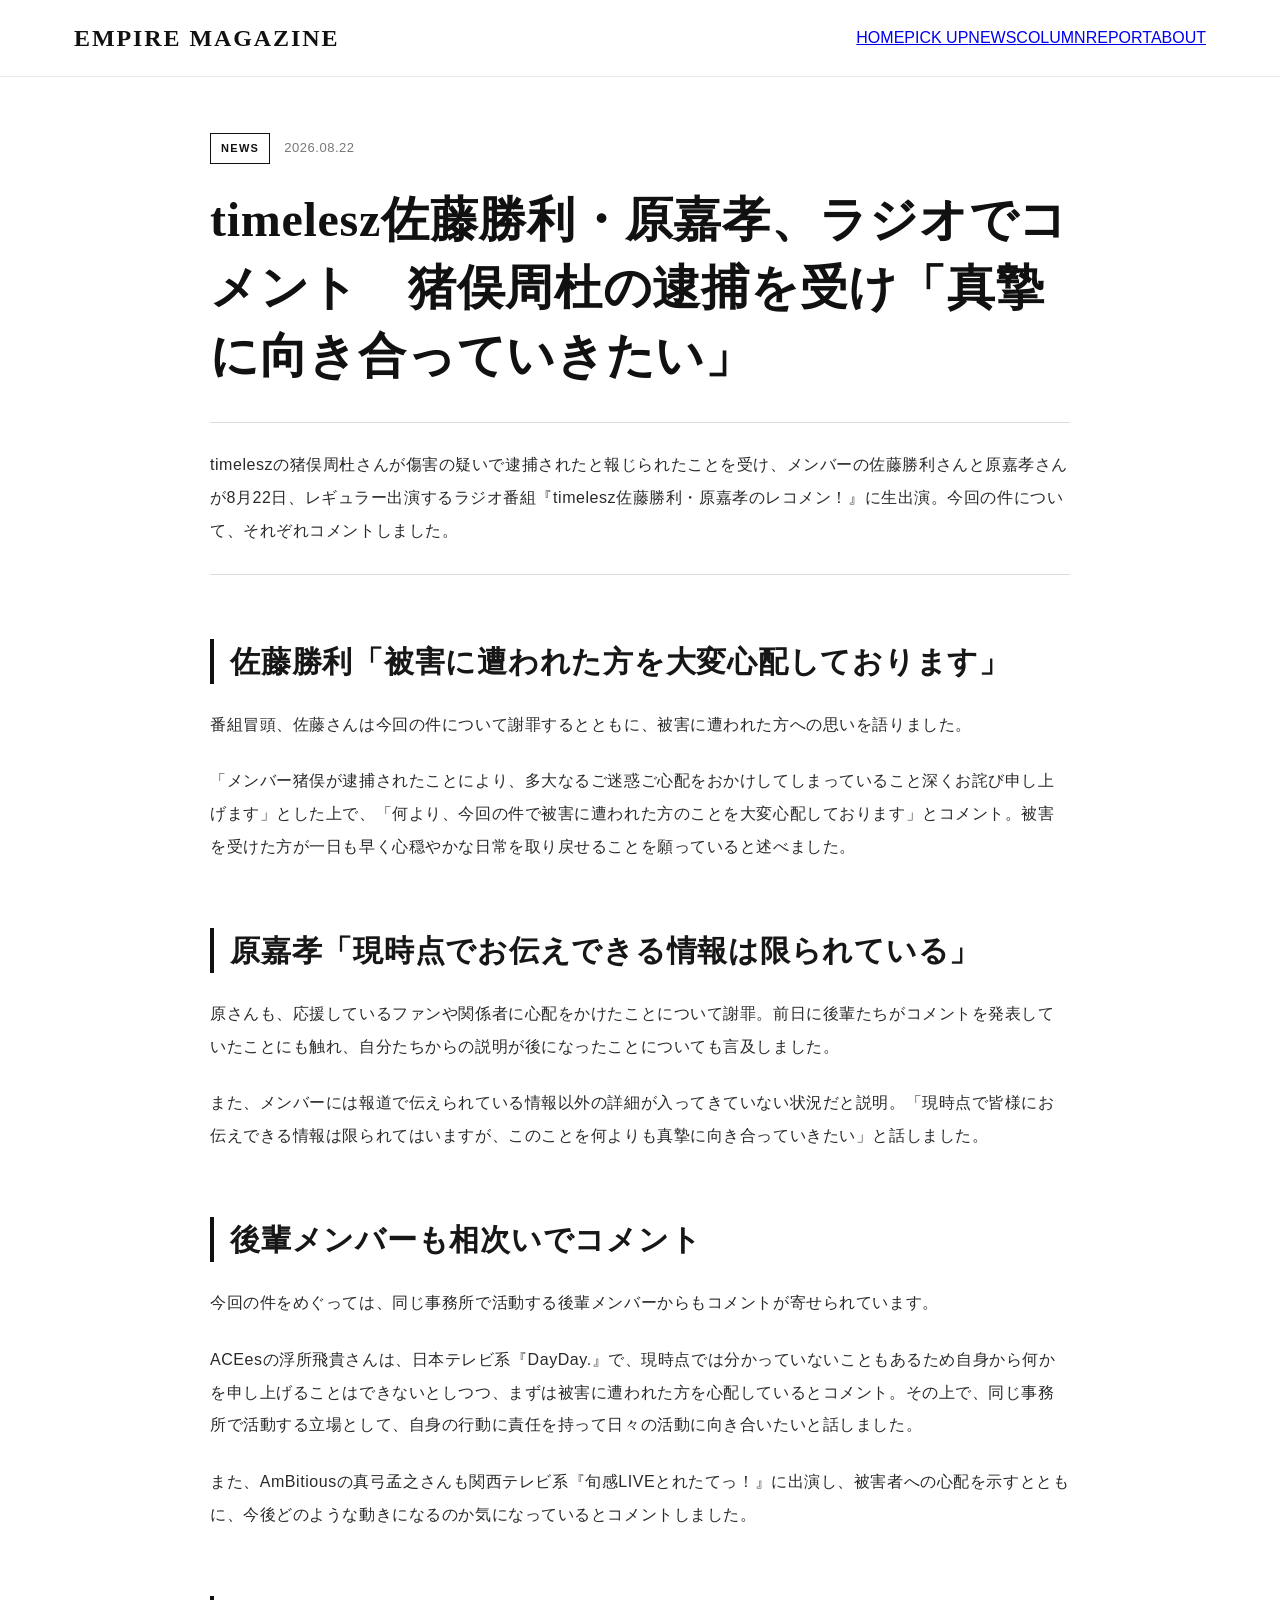
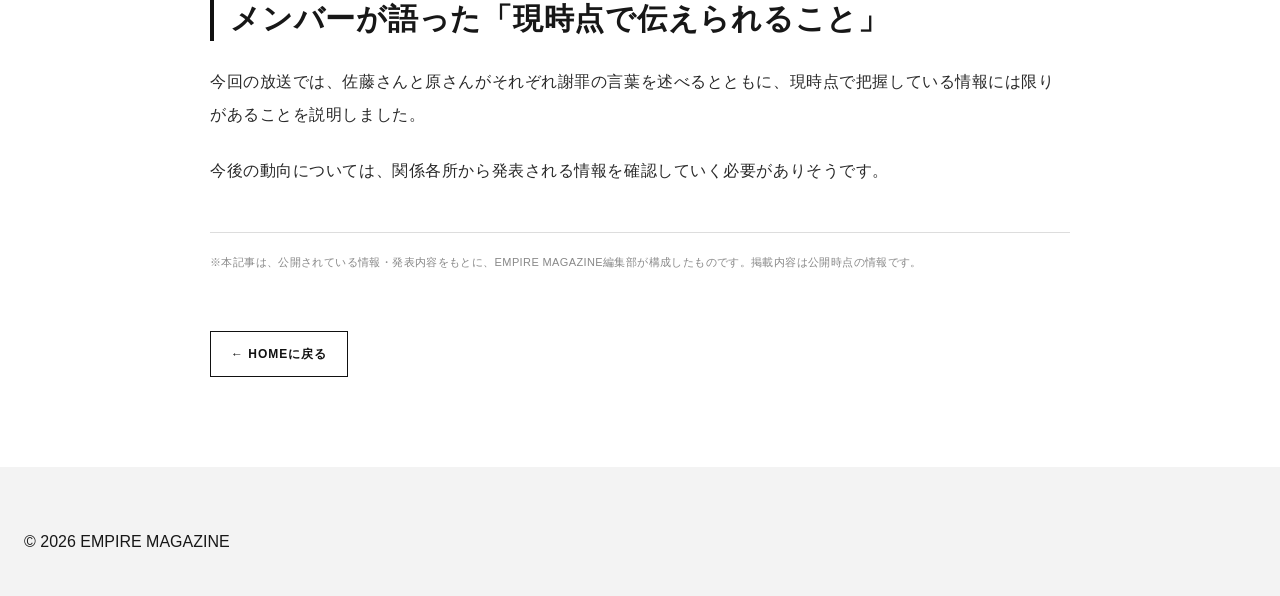
==== articles/2026-08-22-timelesz-radio-comment.html @ 26cd696c "Add files via upload" ====
<!DOCTYPE html>
<html lang="ja">
<head>
<meta charset="UTF-8">
<meta name="viewport" content="width=device-width, initial-scale=1.0">
<meta name="description" content="timelesz佐藤勝利・原嘉孝、ラジオでコメント　猪俣周杜の逮捕を受け「真摯に向き合っていきたい」">
<title>timelesz佐藤勝利・原嘉孝、ラジオでコメント　猪俣周杜の逮捕を受け「真摯に向き合っていきたい」 | EMPIRE MAGAZINE</title>
<link rel="stylesheet" href="../css/style.css">
<link rel="stylesheet" href="../css/article.css">
</head>
<body>
<header class="site-header"><div class="container header-inner">
<a href="../index.html" class="logo">EMPIRE MAGAZINE</a>
<nav class="main-nav"><a href="../index.html">HOME</a><a href="../index.html#pickup">PICK UP</a><a href="../index.html#news">NEWS</a><a href="../index.html#column">COLUMN</a><a href="../index.html#report">REPORT</a><a href="../index.html#about">ABOUT</a></nav>
</div></header>
<main><article class="article-page"><div class="container article-container">
<div class="article-meta"><span class="article-category">NEWS</span><time>2026.08.22</time></div>
<h1>timelesz佐藤勝利・原嘉孝、ラジオでコメント　猪俣周杜の逮捕を受け「真摯に向き合っていきたい」</h1>
<p class="article-lead">timeleszの猪俣周杜さんが傷害の疑いで逮捕されたと報じられたことを受け、メンバーの佐藤勝利さんと原嘉孝さんが8月22日、レギュラー出演するラジオ番組『timelesz佐藤勝利・原嘉孝のレコメン！』に生出演。今回の件について、それぞれコメントしました。</p>
<h2>佐藤勝利「被害に遭われた方を大変心配しております」</h2>
<p>番組冒頭、佐藤さんは今回の件について謝罪するとともに、被害に遭われた方への思いを語りました。</p>
<p>「メンバー猪俣が逮捕されたことにより、多大なるご迷惑ご心配をおかけしてしまっていること深くお詫び申し上げます」とした上で、「何より、今回の件で被害に遭われた方のことを大変心配しております」とコメント。被害を受けた方が一日も早く心穏やかな日常を取り戻せることを願っていると述べました。</p>
<h2>原嘉孝「現時点でお伝えできる情報は限られている」</h2>
<p>原さんも、応援しているファンや関係者に心配をかけたことについて謝罪。前日に後輩たちがコメントを発表していたことにも触れ、自分たちからの説明が後になったことについても言及しました。</p>
<p>また、メンバーには報道で伝えられている情報以外の詳細が入ってきていない状況だと説明。「現時点で皆様にお伝えできる情報は限られてはいますが、このことを何よりも真摯に向き合っていきたい」と話しました。</p>
<h2>後輩メンバーも相次いでコメント</h2>
<p>今回の件をめぐっては、同じ事務所で活動する後輩メンバーからもコメントが寄せられています。</p>
<p>ACEesの浮所飛貴さんは、日本テレビ系『DayDay.』で、現時点では分かっていないこともあるため自身から何かを申し上げることはできないとしつつ、まずは被害に遭われた方を心配しているとコメント。その上で、同じ事務所で活動する立場として、自身の行動に責任を持って日々の活動に向き合いたいと話しました。</p>
<p>また、AmBitiousの真弓孟之さんも関西テレビ系『旬感LIVEとれたてっ！』に出演し、被害者への心配を示すとともに、今後どのような動きになるのか気になっているとコメントしました。</p>
<h2>メンバーが語った「現時点で伝えられること」</h2>
<p>今回の放送では、佐藤さんと原さんがそれぞれ謝罪の言葉を述べるとともに、現時点で把握している情報には限りがあることを説明しました。</p>
<p>今後の動向については、関係各所から発表される情報を確認していく必要がありそうです。</p>
<p class="article-source">※本記事は、公開されている情報・発表内容をもとに、EMPIRE MAGAZINE編集部が構成したものです。掲載内容は公開時点の情報です。</p>
<a href="../index.html" class="back-link">← HOMEに戻る</a>
</div></article></main>
<footer class="site-footer"><div class="container"><p>© 2026 EMPIRE MAGAZINE</p></div></footer>
</body></html>
---- css/style.css ----
*{box-sizing:border-box}html{scroll-behavior:smooth}body{margin:0;color:#171717;background:#fff;font-family:-apple-system,BlinkMacSystemFont,"Hiragino Kaku Gothic ProN","Yu Gothic",Meiryo,sans-serif;line-height:1.7}.site-header{position:sticky;top:0;z-index:20;background:rgba(255,255,255,.96);border-bottom:1px solid #e8e8e8}.header-inner{max-width:1180px;height:76px;margin:auto;padding:0 24px;display:flex;align-items:center;justify-content:space-between}.logo{color:#111;text-decoration:none;font-family:Georgia,serif;font-size:24px;letter-spacing:.08em;font-weight:700}.logo span{display:block;font:600 8px/1.2 Arial,sans-serif;letter-spacing:.34em;text-align:center;margin-top:2px}.desktop-nav{display:flex;gap:28px}.desktop-nav a,.footer-links a{font-size:11px;letter-spacing:.16em;color:#222;text-decoration:none}.menu-button{display:none;border:0;background:none;font-size:24px}.mobile-nav{display:none;padding:10px 24px 20px;border-top:1px solid #eee}.mobile-nav a{display:block;padding:9px 0;color:#111;text-decoration:none}.hero{background:#f4f1ed}.hero-main{max-width:1180px;margin:auto;min-height:570px;padding:56px 24px;display:grid;grid-template-columns:1.35fr .65fr;gap:48px;align-items:center}.hero-image{min-height:450px}.placeholder{background:linear-gradient(135deg,#ddd,#f0f0f0);display:grid;place-items:center;color:#888;font-size:11px;letter-spacing:.25em}.hero-copy{max-width:430px}.eyebrow{font-size:10px;letter-spacing:.25em;font-weight:700;margin:0 0 12px}.hero h1{font-family:Georgia,"Yu Mincho",serif;font-size:clamp(42px,5vw,70px);line-height:1.15;font-weight:500;margin:0 0 24px}.hero-copy>p:not(.eyebrow){color:#666}.read-more{display:inline-block;margin-top:16px;color:#111;text-decoration:none;font-size:11px;font-weight:700;letter-spacing:.14em;border-bottom:1px solid #111;padding-bottom:5px}.section{max-width:1180px;margin:auto;padding:95px 24px}.section.alt{max-width:none;background:#f8f8f8;padding-left:max(24px,calc((100% - 1132px)/2));padding-right:max(24px,calc((100% - 1132px)/2))}.section-heading{display:flex;justify-content:space-between;align-items:end;margin-bottom:36px}.section-heading h2{font-family:Georgia,"Yu Mincho",serif;font-size:34px;font-weight:500;margin:0}.section-heading>a{font-size:10px;color:#222;text-decoration:none;letter-spacing:.16em}.news-grid{display:grid;grid-template-columns:2fr 1fr;gap:28px}.card{background:#fff}.card.large{grid-row:span 2}.thumb{aspect-ratio:16/10}.large .thumb{aspect-ratio:16/9}.card-body{padding:18px 4px}.meta{font-size:9px;letter-spacing:.12em;color:#888;margin:0 0 8px}.card h3,.report-card h3,.article-list h3{font-family:Georgia,"Yu Mincho",serif;font-weight:500;line-height:1.45;margin:0;font-size:22px}.card:not(.large) h3{font-size:18px}.card p:last-child,.article-list p:last-child{font-size:13px;color:#777;margin-bottom:0}.article-list{display:grid;gap:1px;background:#ddd}.article-list article{background:#f8f8f8;padding:26px 0;display:grid;grid-template-columns:270px 1fr;gap:30px}.list-image{aspect-ratio:16/10}.report-grid{display:grid;grid-template-columns:repeat(3,1fr);gap:28px}.report-image{aspect-ratio:4/3;margin-bottom:16px}.dark{max-width:none;background:#171717;color:#fff;padding-left:max(24px,calc((100% - 1132px)/2));padding-right:max(24px,calc((100% - 1132px)/2))}.dark .section-heading a,.dark .eyebrow{color:#aaa}.feature-interview{display:grid;grid-template-columns:1.1fr .9fr;gap:55px;align-items:center}.interview-image{aspect-ratio:16/10}.feature-interview h3{font-family:Georgia,"Yu Mincho",serif;font-size:36px;line-height:1.35;font-weight:500}.feature-interview p:not(.meta){color:#aaa}.light{color:#fff;border-color:#fff}.about{max-width:1180px;margin:auto;padding:100px 24px;display:grid;grid-template-columns:1.5fr .5fr;gap:80px}.about h2{font-family:Georgia,serif;font-size:42px;font-weight:500;margin:0 0 20px}.about>div:first-child>p:not(.eyebrow){max-width:650px;color:#666}.outline-button{display:inline-block;margin-top:20px;border:1px solid #111;padding:11px 22px;color:#111;text-decoration:none;font-size:11px;letter-spacing:.12em}.about-note{border-left:1px solid #ddd;padding-left:35px;display:flex;flex-direction:column;justify-content:center}.about-note span{font-size:10px;letter-spacing:.2em}.about-note strong{font:normal 90px Georgia,serif;line-height:1}.about-note small{color:#888}footer{background:#f3f3f3;padding:45px 24px 25px}.footer-inner{max-width:1132px;margin:auto;display:flex;justify-content:space-between;align-items:start}.footer-logo{font-size:20px}.footer-inner p{font-size:10px;color:#888}.footer-links{display:flex;gap:25px}.copyright{max-width:1132px;margin:45px auto 0;color:#999;font-size:9px;letter-spacing:.1em}@media(max-width:760px){.header-inner{height:64px}.desktop-nav{display:none}.menu-button{display:block}.mobile-nav.open{display:block}.hero-main{display:flex;flex-direction:column;padding:28px 18px 55px;gap:30px}.hero-image{width:100%;min-height:270px}.hero-copy{width:100%}.hero h1{font-size:42px}.section,.section.alt,.dark{padding:65px 18px}.section-heading h2{font-size:28px}.news-grid{display:block}.card{margin-bottom:25px}.article-list article{grid-template-columns:120px 1fr;gap:16px}.article-list h3{font-size:17px}.article-list p:last-child{display:none}.report-grid{grid-template-columns:1fr;gap:35px}.feature-interview{display:block}.feature-interview h3{font-size:28px}.about{display:block;padding:70px 18px}.about h2{font-size:32px}.about-note{margin-top:55px}.footer-inner{display:block}.footer-links{margin-top:25px;flex-wrap:wrap}}
---- css/article.css ----
/* =========================================================
   EMPIRE MAGAZINE - Article Page
   Add this file after css/style.css in the article HTML:
   <link rel="stylesheet" href="../css/article.css">
   ========================================================= */

.article-page {
  background: #fff;
  color: #171717;
  padding: 56px 0 90px;
}

.article-container {
  width: min(100% - 40px, 860px);
  margin: 0 auto;
}

/* Article header */
.article-meta {
  display: flex;
  align-items: center;
  gap: 14px;
  margin-bottom: 22px;
  color: #777;
  font-family: Arial, Helvetica, sans-serif;
  font-size: 13px;
  letter-spacing: .04em;
}

.article-category {
  display: inline-block;
  padding: 5px 10px;
  border: 1px solid #111;
  color: #111;
  font-size: 11px;
  font-weight: 700;
  letter-spacing: .12em;
}

.article-container h1 {
  margin: 0 0 32px;
  font-family: Georgia, "Times New Roman", "Hiragino Mincho ProN",
               "Yu Mincho", serif;
  font-size: clamp(30px, 4.2vw, 48px);
  line-height: 1.42;
  letter-spacing: .015em;
  font-weight: 700;
  color: #111;
}

.article-lead {
  margin: 0 0 42px;
  padding: 26px 0;
  border-top: 1px solid #ddd;
  border-bottom: 1px solid #ddd;
  color: #444;
  font-size: 17px;
  line-height: 2;
  letter-spacing: .03em;
}

/* Body typography */
.article-container h2 {
  position: relative;
  margin: 64px 0 25px;
  padding-left: 16px;
  border-left: 4px solid #111;
  font-family: "Hiragino Kaku Gothic ProN", "Yu Gothic", Arial, sans-serif;
  font-size: clamp(22px, 3vw, 30px);
  line-height: 1.5;
  letter-spacing: .025em;
  font-weight: 700;
}

.article-container p {
  margin: 0 0 24px;
  font-family: "Hiragino Kaku Gothic ProN", "Yu Gothic", Arial, sans-serif;
  font-size: 16px;
  line-height: 2.05;
  letter-spacing: .035em;
  color: #292929;
}

.article-container p + p {
  margin-top: 0;
}

/* Photo area */
.article-image-placeholder {
  width: 100%;
  min-height: 360px;
  margin: 48px 0 8px;
  display: flex;
  align-items: center;
  justify-content: center;
  background:
    linear-gradient(135deg, #f1f1f1 0%, #e7e7e7 50%, #f4f4f4 100%);
  color: #999;
  font-family: Arial, Helvetica, sans-serif;
  font-size: 12px;
  font-weight: 700;
  letter-spacing: .16em;
}

.image-note {
  margin: 0 0 20px !important;
  color: #999 !important;
  font-size: 11px !important;
  line-height: 1.6 !important;
  letter-spacing: .02em !important;
}

/* Movie information box */
.movie-info {
  margin: 64px 0 40px;
  padding: 32px;
  background: #f7f7f7;
  border-top: 2px solid #111;
}

.movie-info h2 {
  margin: 0 0 22px;
  padding: 0;
  border: 0;
  font-size: 22px;
}

.movie-info dl {
  margin: 0;
  display: grid;
  grid-template-columns: 110px 1fr;
  border-top: 1px solid #ddd;
}

.movie-info dt,
.movie-info dd {
  margin: 0;
  padding: 14px 0;
  border-bottom: 1px solid #ddd;
  font-size: 14px;
  line-height: 1.7;
}

.movie-info dt {
  color: #777;
  font-weight: 700;
}

.movie-info dd {
  color: #222;
}

/* Source / editorial note */
.article-source {
  margin-top: 44px !important;
  padding-top: 20px;
  border-top: 1px solid #ddd;
  color: #888 !important;
  font-size: 11px !important;
  line-height: 1.8 !important;
}

/* Back button */
.back-link {
  display: inline-block;
  margin-top: 34px;
  padding: 12px 20px;
  border: 1px solid #111;
  color: #111;
  background: #fff;
  text-decoration: none;
  font-family: Arial, Helvetica, sans-serif;
  font-size: 12px;
  font-weight: 700;
  letter-spacing: .08em;
  transition: all .2s ease;
}

.back-link:hover {
  background: #111;
  color: #fff;
}

/* Footer */
.article-page + .site-footer {
  margin-top: 0;
}

/* Mobile */
@media (max-width: 700px) {
  .article-page {
    padding: 38px 0 60px;
  }

  .article-container {
    width: min(100% - 28px, 860px);
  }

  .article-meta {
    margin-bottom: 16px;
    font-size: 12px;
  }

  .article-container h1 {
    margin-bottom: 25px;
    font-size: 28px;
    line-height: 1.5;
  }

  .article-lead {
    margin-bottom: 32px;
    padding: 20px 0;
    font-size: 15px;
    line-height: 1.9;
  }

  .article-container h2 {
    margin: 48px 0 20px;
    padding-left: 12px;
    font-size: 21px;
  }

  .article-container p {
    font-size: 15px;
    line-height: 1.95;
    letter-spacing: .025em;
  }

  .article-image-placeholder {
    min-height: 220px;
    margin: 36px 0 8px;
  }

  .movie-info {
    margin-top: 48px;
    padding: 22px 18px;
  }

  .movie-info dl {
    grid-template-columns: 82px 1fr;
  }

  .movie-info dt,
  .movie-info dd {
    font-size: 13px;
  }
}
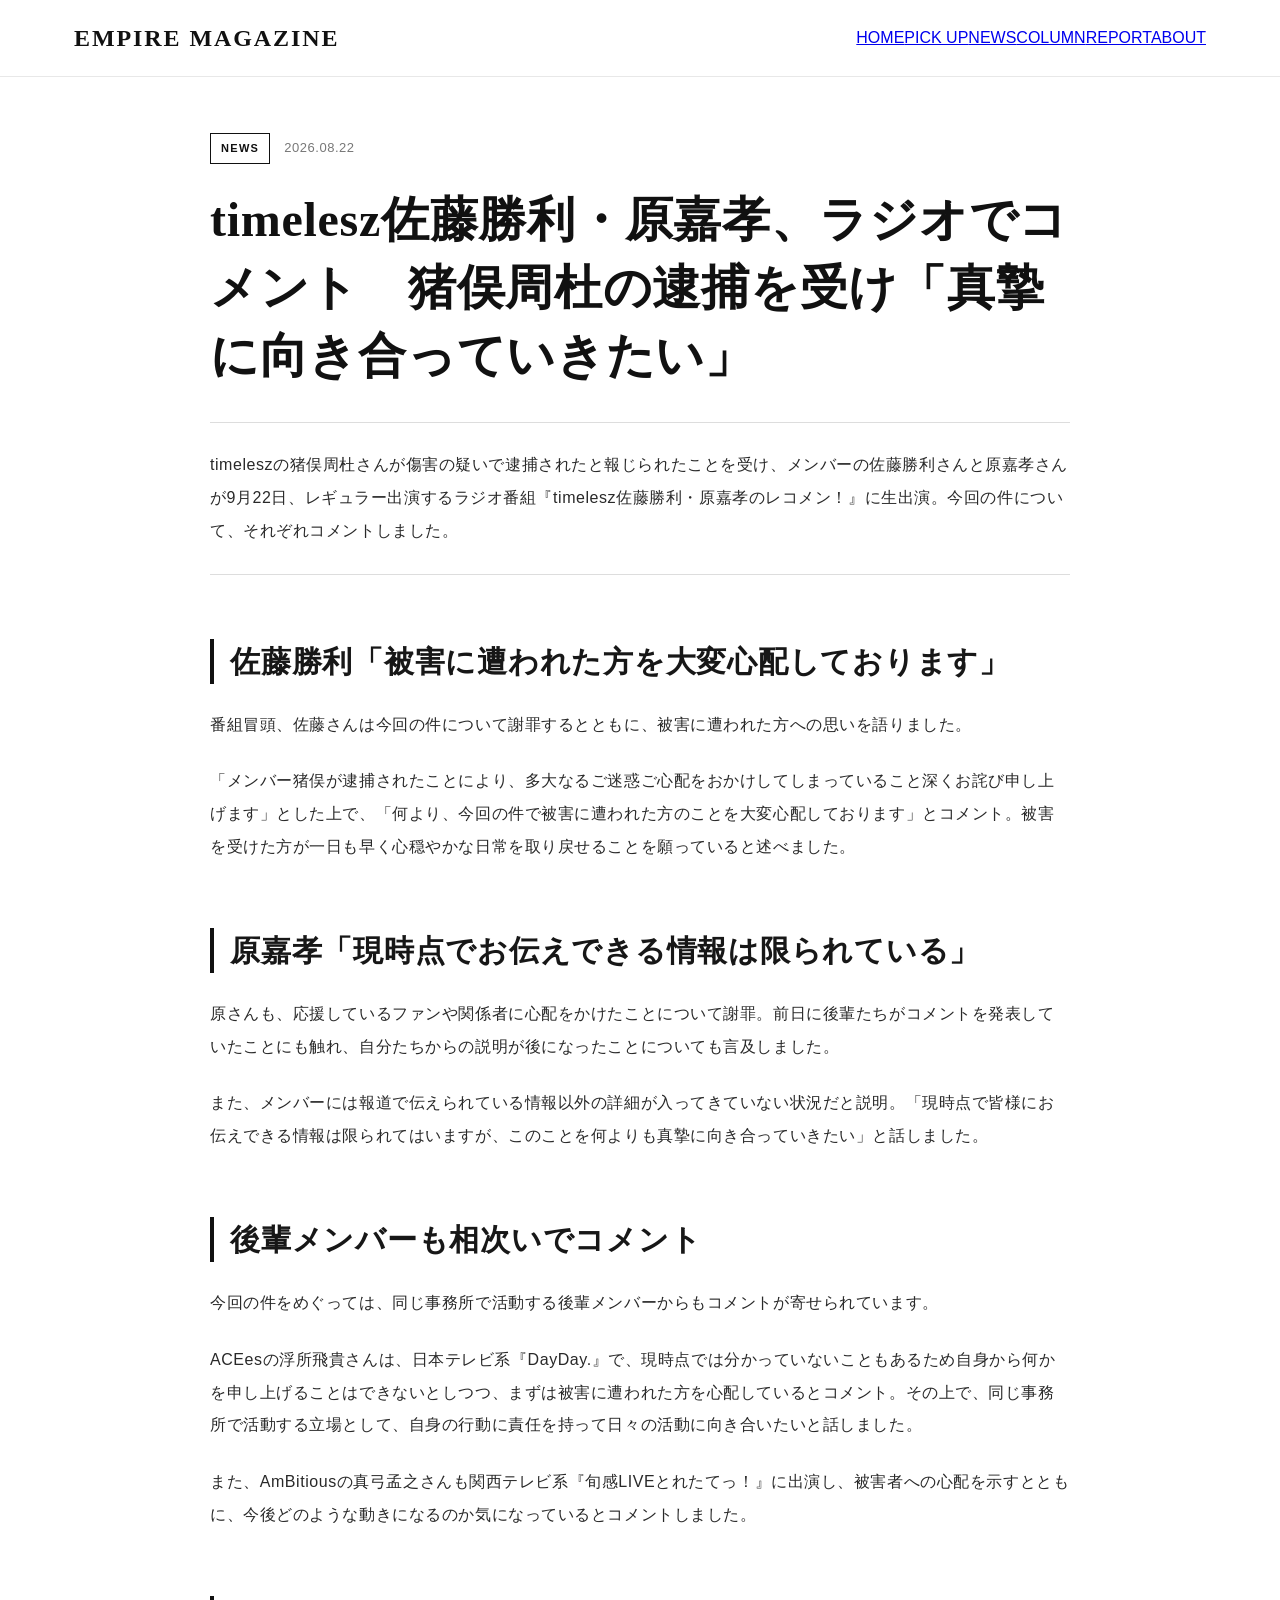
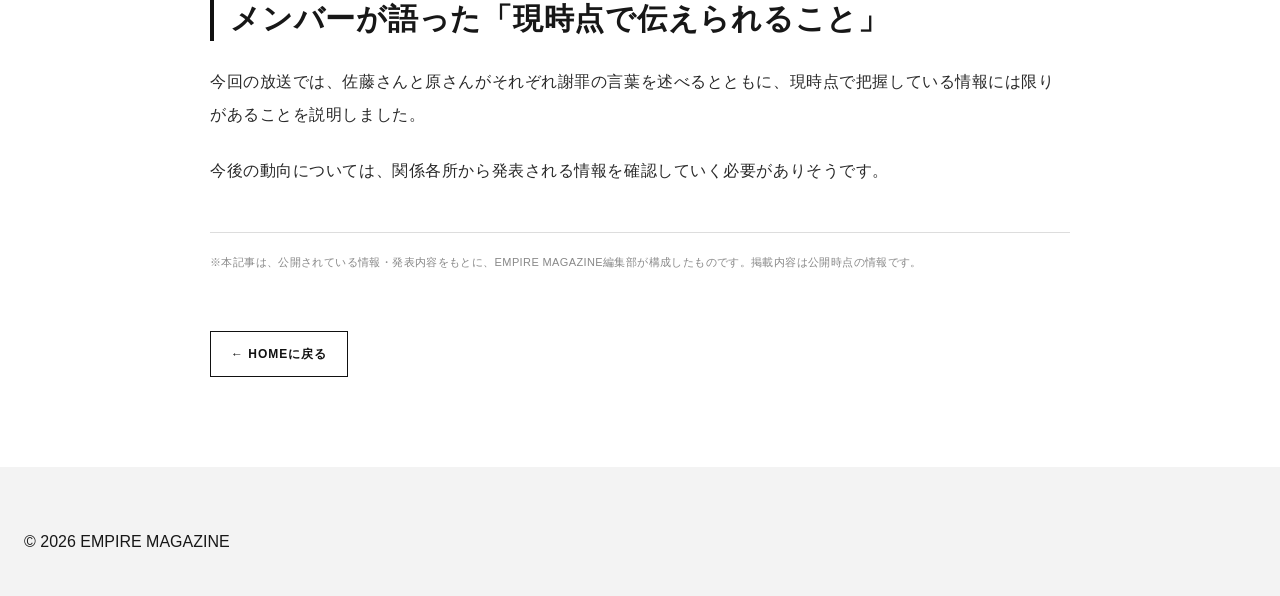
==== commit 870c5b3b: "Update 2026-08-22-timelesz-radio-comment.html" ====
--- a/articles/2026-08-22-timelesz-radio-comment.html
+++ b/articles/2026-08-22-timelesz-radio-comment.html
@@ -16,7 +16,7 @@
 <main><article class="article-page"><div class="container article-container">
 <div class="article-meta"><span class="article-category">NEWS</span><time>2026.08.22</time></div>
 <h1>timelesz佐藤勝利・原嘉孝、ラジオでコメント　猪俣周杜の逮捕を受け「真摯に向き合っていきたい」</h1>
-<p class="article-lead">timeleszの猪俣周杜さんが傷害の疑いで逮捕されたと報じられたことを受け、メンバーの佐藤勝利さんと原嘉孝さんが8月22日、レギュラー出演するラジオ番組『timelesz佐藤勝利・原嘉孝のレコメン！』に生出演。今回の件について、それぞれコメントしました。</p>
+<p class="article-lead">timeleszの猪俣周杜さんが傷害の疑いで逮捕されたと報じられたことを受け、メンバーの佐藤勝利さんと原嘉孝さんが9月22日、レギュラー出演するラジオ番組『timelesz佐藤勝利・原嘉孝のレコメン！』に生出演。今回の件について、それぞれコメントしました。</p>
 <h2>佐藤勝利「被害に遭われた方を大変心配しております」</h2>
 <p>番組冒頭、佐藤さんは今回の件について謝罪するとともに、被害に遭われた方への思いを語りました。</p>
 <p>「メンバー猪俣が逮捕されたことにより、多大なるご迷惑ご心配をおかけしてしまっていること深くお詫び申し上げます」とした上で、「何より、今回の件で被害に遭われた方のことを大変心配しております」とコメント。被害を受けた方が一日も早く心穏やかな日常を取り戻せることを願っていると述べました。</p>
@@ -34,4 +34,4 @@
 <a href="../index.html" class="back-link">← HOMEに戻る</a>
 </div></article></main>
 <footer class="site-footer"><div class="container"><p>© 2026 EMPIRE MAGAZINE</p></div></footer>
-</body></html>+</body></html>
